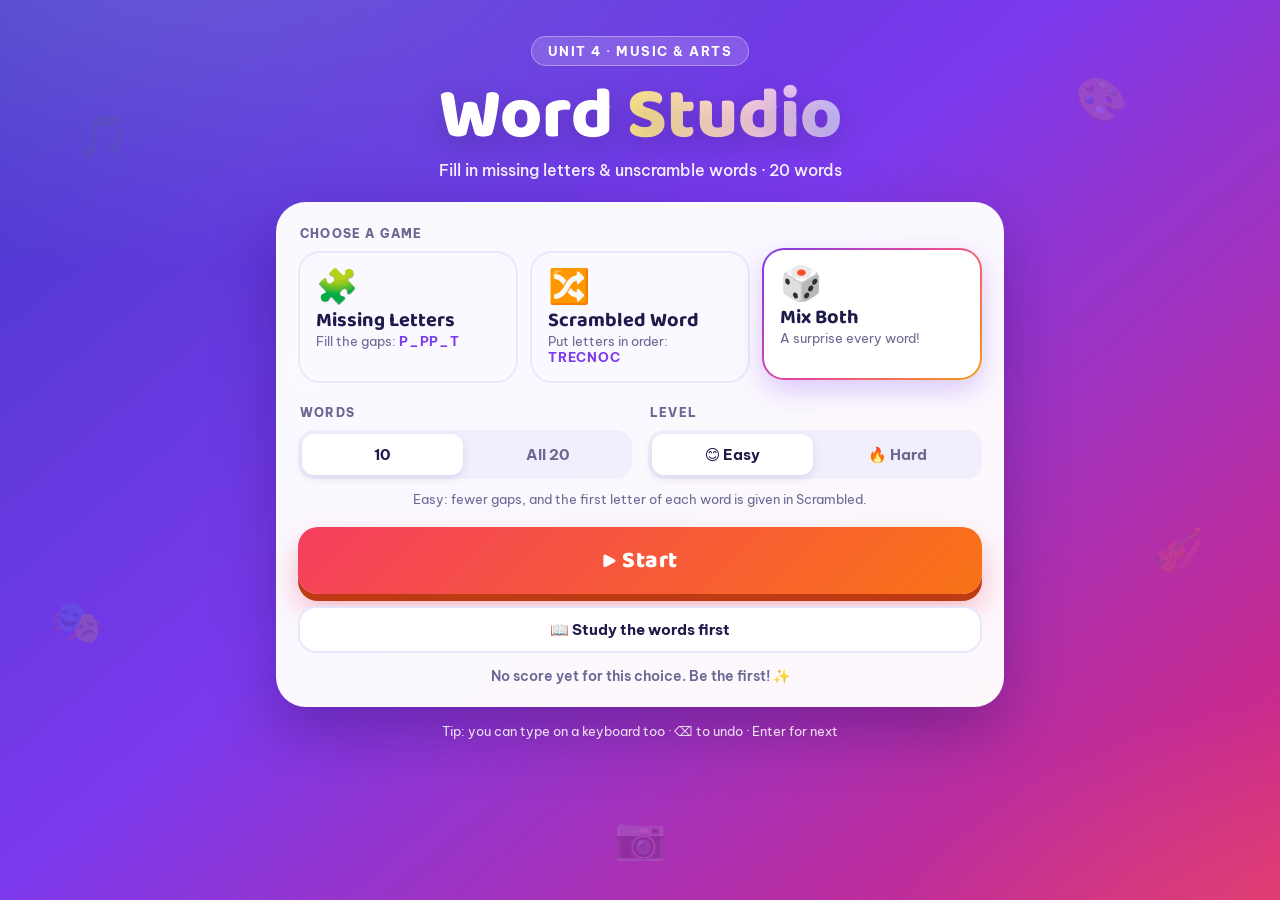
==== index.html @ a6714528 "Word Studio: Unit 4 Music & Arts vocabulary game Co-Authored-By: Claude Opus 5.5 <noreply@anthropic." ====
<!DOCTYPE html>
<html lang="en">
<head>
<meta charset="UTF-8">
<meta name="viewport" content="width=device-width, initial-scale=1, viewport-fit=cover">
<title>Word Studio · Unit 4 Music &amp; Arts</title>
<meta name="description" content="Practise Unit 4 Music & Arts vocabulary with Missing Letters and Scrambled Words.">
<meta name="theme-color" content="#6d28d9">
<link rel="icon" href="data:image/svg+xml,<svg xmlns='http://www.w3.org/2000/svg' viewBox='0 0 100 100'><text y='.9em' font-size='90'>🎨</text></svg>">
<link rel="preconnect" href="https://fonts.googleapis.com">
<link rel="preconnect" href="https://fonts.gstatic.com" crossorigin>
<link href="https://fonts.googleapis.com/css2?family=Baloo+2:wght@600;700;800&family=Be+Vietnam+Pro:wght@400;500;600;700;800&display=swap" rel="stylesheet">
<link rel="stylesheet" href="style.css">
</head>
<body>
<div class="floaty" aria-hidden="true">
  <span style="left:6%;top:12%;animation-delay:0s">🎵</span>
  <span style="left:84%;top:8%;animation-delay:-3s">🎨</span>
  <span style="left:90%;top:58%;animation-delay:-6s">🎻</span>
  <span style="left:4%;top:66%;animation-delay:-2s">🎭</span>
  <span style="left:48%;top:90%;animation-delay:-8s">📷</span>
  <span style="left:70%;top:32%;animation-delay:-5s">🎶</span>
  <span style="left:22%;top:38%;animation-delay:-9s">🖼️</span>
</div>

<!-- HOME -->
<section id="home" class="screen active">
  <header class="hero">
    <div class="badge">UNIT 4 · MUSIC &amp; ARTS</div>
    <h1>Word <span>Studio</span></h1>
    <p class="sub">Fill in missing letters &amp; unscramble words · 20 words</p>
  </header>

  <div class="panel">
    <div class="label">Choose a game</div>
    <div class="modes">
      <button class="mode" data-mode="missing">
        <div class="emo">🧩</div>
        <div><h3>Missing Letters</h3><p>Fill the gaps: <b>P_PP_T</b></p></div>
      </button>
      <button class="mode" data-mode="scramble">
        <div class="emo">🔀</div>
        <div><h3>Scrambled Word</h3><p>Put letters in order: <b>TRECNOC</b></p></div>
      </button>
      <button class="mode" data-mode="mix">
        <div class="emo">🎲</div>
        <div><h3>Mix Both</h3><p>A surprise every word!</p></div>
      </button>
    </div>

    <div class="row2">
      <div>
        <div class="label">Words</div>
        <div class="seg" data-key="count">
          <button data-val="10">10</button>
          <button data-val="20">All 20</button>
        </div>
      </div>
      <div>
        <div class="label">Level</div>
        <div class="seg" data-key="level">
          <button data-val="easy">😊 Easy</button>
          <button data-val="hard">🔥 Hard</button>
        </div>
      </div>
    </div>
    <p class="level-note" id="levelNote"></p>

    <button class="btn-primary" id="startBtn">▶ Start</button>
    <button class="btn-ghost" id="studyBtn">📖 Study the words first</button>
    <p class="best" id="bestLine"></p>
  </div>
  <p class="foot">Tip: you can type on a keyboard too · ⌫ to undo · Enter for next</p>
</section>

<!-- STUDY -->
<section id="study" class="screen">
  <div class="topbar">
    <button class="icon-btn" data-go="home" aria-label="Back">←</button>
    <h2>Study the words</h2>
    <span class="hint-txt">Tap a card to listen 🔊</span>
  </div>
  <div class="study-grid" id="studyGrid"></div>
  <button class="btn-primary sticky" id="studyStart">I'm ready, let's play ▶</button>
</section>

<!-- PLAY -->
<section id="play" class="screen">
  <div class="hud">
    <button class="icon-btn" id="quitBtn" aria-label="Quit">✕</button>
    <div class="progress">
      <div class="bar"><div class="fill" id="pFill"></div></div>
      <div class="count" id="pCount">Word 1 / 10</div>
    </div>
    <div class="pill streak" id="pStreak" hidden>🔥 0</div>
    <div class="pill" id="pScore">⭐ 0</div>
    <button class="icon-btn" id="muteBtn" aria-label="Sound">🔊</button>
  </div>

  <div class="card" id="card">
    <div class="pic">
      <span class="tag" id="pMode">🧩 Missing letters</span>
      <button class="listen" id="listenBtn" aria-label="Listen">🔊</button>
      <img id="pImg" alt="">
    </div>
    <div class="body">
      <div class="clue"><span class="type" id="pType">n.</span><span class="vi" id="pVi"></span></div>
      <div class="slots" id="slots"></div>

      <div id="bankWrap">
        <div class="bank" id="bank"></div>
        <div class="toast" id="toast"></div>
        <div class="actions">
          <button class="chip-btn" id="hintBtn">💡 Hint <small>(−2)</small></button>
          <button class="chip-btn" id="undoBtn">⌫ Undo</button>
          <button class="chip-btn" id="clearBtn">↺ Clear</button>
          <button class="chip-btn muted" id="skipBtn">🏳️ Show answer</button>
        </div>
      </div>

      <div class="feedback" id="feedback">
        <div class="fb-title" id="fbTitle"></div>
        <div class="fb-word" id="fbWord"></div>
        <div class="fb-ipa" id="fbIpa"></div>
        <div class="fb-pts" id="fbPts"></div>
        <button class="btn-next" id="nextBtn">Next ➜</button>
      </div>
    </div>
  </div>
</section>

<!-- RESULT -->
<section id="result" class="screen">
  <div class="panel result">
    <div class="stars" id="rStars"></div>
    <h2 id="rTitle">Great job!</h2>
    <div class="big-score" id="rScore">0</div>
    <div class="new-best" id="rBest" hidden>🏆 New best score!</div>
    <div class="stats">
      <div class="stat"><b id="rCorrect">0</b><span>Correct</span></div>
      <div class="stat"><b id="rFirst">0</b><span>First try</span></div>
      <div class="stat"><b id="rStreak">0</b><span>Best streak 🔥</span></div>
    </div>
    <div class="rbtns">
      <button class="btn-primary" id="againBtn">↻ Play again</button>
      <button class="btn-ghost" id="practiceBtn">🎯 Practise tricky words</button>
      <button class="btn-ghost" data-go="home">🏠 Home</button>
    </div>
    <div class="label left">Your words</div>
    <div class="review" id="rList"></div>
  </div>
</section>

<canvas id="confetti" aria-hidden="true"></canvas>
<script src="words.js"></script>
<script src="game.js"></script>
</body>
</html>
---- style.css ----
:root{
  --ink:#1e1b4b; --muted:#6b6894; --violet:#7c3aed; --pink:#ec4899;
  --slot:48px; --tile:50px;
  --shadow:0 24px 60px rgba(40,10,90,.35);
}
*{box-sizing:border-box;margin:0;padding:0}
html{-webkit-text-size-adjust:100%}
body{
  font-family:'Be Vietnam Pro',system-ui,-apple-system,sans-serif;color:var(--ink);
  min-height:100vh;min-height:100dvh;overflow-x:hidden;
  background:
    radial-gradient(1200px 600px at 10% -10%,rgba(255,255,255,.18),transparent 60%),
    radial-gradient(900px 500px at 110% 110%,rgba(255,190,90,.25),transparent 60%),
    linear-gradient(140deg,#4338ca 0%,#7c3aed 45%,#db2777 100%);
  background-attachment:fixed;
}
button{font-family:inherit;-webkit-tap-highlight-color:transparent}
.floaty span{position:fixed;font-size:42px;opacity:.16;animation:float 14s ease-in-out infinite;z-index:0;pointer-events:none}
@keyframes float{0%,100%{transform:translateY(0) rotate(0)}50%{transform:translateY(-28px) rotate(10deg)}}

.screen{display:none;position:relative;z-index:1;max-width:760px;margin:0 auto;padding:22px 16px 48px}
.screen.active{display:block;animation:fadeUp .4s ease both}
@keyframes fadeUp{from{opacity:0;transform:translateY(14px)}to{opacity:1;transform:none}}

/* ---------- HOME ---------- */
.hero{text-align:center;color:#fff;padding:14px 0 22px}
.badge{display:inline-block;background:rgba(255,255,255,.16);border:1px solid rgba(255,255,255,.35);backdrop-filter:blur(8px);
  padding:6px 16px;border-radius:999px;font-weight:700;font-size:12.5px;letter-spacing:.12em}
h1{font-family:'Baloo 2',cursive;font-weight:800;font-size:clamp(46px,11vw,72px);line-height:1;margin-top:14px;text-shadow:0 8px 30px rgba(0,0,0,.18)}
h1 span{background:linear-gradient(90deg,#fde68a,#fbcfe8 60%,#c4b5fd);-webkit-background-clip:text;background-clip:text;color:transparent}
.sub{opacity:.92;margin-top:8px;font-weight:500}
.panel{background:rgba(255,255,255,.97);border-radius:30px;padding:22px;box-shadow:var(--shadow)}
.label{font-size:12px;font-weight:800;color:var(--muted);text-transform:uppercase;letter-spacing:.1em;margin:2px 2px 10px}
.label.left{margin-top:26px}
.modes{display:grid;grid-template-columns:repeat(3,1fr);gap:12px}
.mode{display:flex;flex-direction:column;gap:6px;text-align:left;border:2px solid #ebe8fb;background:#faf9ff;border-radius:22px;padding:16px;cursor:pointer;color:var(--ink);transition:transform .15s,box-shadow .15s,border-color .15s}
.mode:hover{transform:translateY(-2px)}
.mode .emo{font-size:34px;line-height:1}
.mode h3{font-family:'Baloo 2';font-size:20px;line-height:1.1}
.mode p{font-size:13px;color:var(--muted);margin-top:2px}
.mode p b{color:var(--violet);letter-spacing:.06em}
.mode.sel{border-color:transparent;background:linear-gradient(#fff,#fff) padding-box,linear-gradient(135deg,#7c3aed,#ec4899,#f59e0b) border-box;box-shadow:0 10px 26px rgba(124,58,237,.25);transform:translateY(-3px)}
.row2{display:grid;grid-template-columns:1fr 1fr;gap:16px;margin-top:20px}
.seg{display:flex;background:#f1effc;border-radius:16px;padding:4px;gap:4px}
.seg button{flex:1;border:0;background:transparent;padding:11px 6px;border-radius:12px;font-weight:700;font-size:15px;color:var(--muted);cursor:pointer;transition:all .15s}
.seg button.sel{background:#fff;color:var(--ink);box-shadow:0 3px 10px rgba(60,20,120,.12)}
.level-note{font-size:13px;color:var(--muted);text-align:center;margin-top:12px;min-height:18px}
.btn-primary{display:block;width:100%;margin-top:18px;border:0;border-radius:20px;padding:15px 18px;cursor:pointer;
  font-family:'Baloo 2';font-size:23px;font-weight:800;color:#fff;letter-spacing:.02em;
  background:linear-gradient(135deg,#f43f5e,#f97316);box-shadow:0 7px 0 #be3a12,0 16px 30px rgba(244,63,94,.35);transition:transform .08s,box-shadow .08s}
.btn-primary:active{transform:translateY(5px);box-shadow:0 2px 0 #be3a12,0 8px 18px rgba(244,63,94,.3)}
.btn-ghost{display:block;width:100%;margin-top:12px;border:2px solid #e9e5fb;background:#fff;color:var(--ink);border-radius:18px;padding:12px;font-weight:700;font-size:15px;cursor:pointer;transition:background .15s}
.btn-ghost:hover{background:#f7f5ff}
.best{text-align:center;color:var(--muted);font-size:14px;margin-top:14px;font-weight:600}
.foot{text-align:center;color:rgba(255,255,255,.85);font-size:13px;margin-top:16px}

/* ---------- STUDY ---------- */
.topbar{display:flex;align-items:center;gap:12px;color:#fff;margin-bottom:16px;flex-wrap:wrap}
.topbar h2{font-family:'Baloo 2';font-size:28px;font-weight:800}
.hint-txt{margin-left:auto;font-size:13px;opacity:.9}
.study-grid{display:grid;grid-template-columns:repeat(auto-fill,minmax(165px,1fr));gap:12px}
.scard{background:#fff;border-radius:22px;overflow:hidden;cursor:pointer;box-shadow:0 10px 26px rgba(40,10,90,.22);transition:transform .15s;border:0;text-align:left;color:var(--ink)}
.scard:hover{transform:translateY(-3px)}
.scard .im{height:124px;background:linear-gradient(135deg,#fdf2f8,#eef2ff);display:flex;align-items:center;justify-content:center;padding:8px}
.scard img{max-width:100%;max-height:100%;object-fit:contain;border-radius:10px}
.scard .tx{padding:10px 12px 13px}
.scard .w{font-family:'Baloo 2';font-weight:800;font-size:19px;line-height:1.15}
.scard .w i{font-style:normal;font-size:12px;font-weight:700;color:var(--violet);margin-left:4px}
.scard .ipa{color:var(--muted);font-size:13px}
.scard .m{font-size:13.5px;font-weight:600;margin-top:3px}
.sticky{position:sticky;bottom:14px;margin-top:20px}

/* ---------- PLAY ---------- */
.hud{display:flex;align-items:center;gap:10px;color:#fff;margin-bottom:14px}
.icon-btn{flex:none;width:44px;height:44px;border-radius:15px;border:1px solid rgba(255,255,255,.3);background:rgba(255,255,255,.16);backdrop-filter:blur(8px);color:#fff;font-size:18px;cursor:pointer}
.icon-btn:hover{background:rgba(255,255,255,.26)}
.progress{flex:1;min-width:0}
.bar{height:12px;background:rgba(255,255,255,.22);border-radius:99px;overflow:hidden}
.fill{height:100%;width:0;background:linear-gradient(90deg,#fde047,#fb923c);border-radius:99px;transition:width .45s ease}
.count{font-size:12px;font-weight:700;opacity:.92;margin-top:5px}
.pill{flex:none;background:rgba(255,255,255,.18);border:1px solid rgba(255,255,255,.3);padding:7px 12px;border-radius:15px;font-family:'Baloo 2';font-weight:800;font-size:18px;white-space:nowrap}
.pill.bump{animation:pop .35s}
.streak{background:linear-gradient(135deg,#f97316,#ef4444);border:0}

.card{background:#fff;border-radius:30px;box-shadow:var(--shadow);overflow:hidden}
.card.shake{animation:shake .4s}
.pic{position:relative;height:clamp(190px,36vh,310px);display:flex;align-items:center;justify-content:center;padding:16px;
  background:radial-gradient(circle at 25% 15%,#fdf2f8,transparent 55%),radial-gradient(circle at 85% 90%,#e0f2fe,transparent 50%),#f5f3ff}
.pic img{max-width:100%;max-height:100%;object-fit:contain;border-radius:18px;box-shadow:0 10px 24px rgba(60,20,120,.15);background:#fff;animation:fadeUp .35s both}
.tag{position:absolute;top:12px;left:12px;z-index:2;background:#fff;padding:6px 12px;border-radius:999px;font-weight:700;font-size:13px;box-shadow:0 4px 12px rgba(60,20,120,.12)}
.listen{position:absolute;top:10px;right:10px;z-index:2;width:46px;height:46px;border-radius:50%;border:0;background:#fff;font-size:20px;cursor:pointer;box-shadow:0 4px 12px rgba(60,20,120,.15);transition:transform .1s}
.listen:active{transform:scale(.92)}
.body{padding:16px 16px 20px}
.clue{display:flex;align-items:center;justify-content:center;gap:8px;flex-wrap:wrap;text-align:center}
.type{background:#ede9fe;color:#6d28d9;font-weight:800;padding:3px 10px;border-radius:9px;font-size:13px}
.vi{font-weight:700;font-size:clamp(16px,4.3vw,20px)}

.slots{display:flex;flex-wrap:wrap;justify-content:center;gap:12px 24px;margin:18px 0 4px}
.word{display:flex;gap:var(--gap,6px)}
.slot{width:var(--slot);height:calc(var(--slot) * 1.18);border-radius:calc(var(--slot) * .26);border:2.5px solid transparent;padding:0;flex:none;
  display:flex;align-items:center;justify-content:center;font-family:'Baloo 2';font-weight:800;font-size:calc(var(--slot) * .6);line-height:1;color:var(--ink);background:#fff}
.slot.given{background:#f1f5f9;color:#475569}
.slot.empty{border:2.5px dashed #c4b5fd}
.slot.next{border-style:solid;border-color:var(--violet);box-shadow:0 0 0 4px rgba(124,58,237,.16);animation:pulse 1.3s ease-in-out infinite}
.slot.filled{border-color:#a78bfa;background:linear-gradient(#fff,#faf5ff);color:#5b21b6;cursor:pointer;box-shadow:0 3px 0 #ddd6fe}
.slot.hinted{border-color:#f59e0b;background:#fef3c7;color:#92400e}
.slot.wrong{border-color:#f43f5e;background:#ffe4e6;color:#be123c;animation:shake .4s}
.slot.right{border-color:#22c55e;background:#dcfce7;color:#15803d;animation:hop .5s both;animation-delay:var(--d,0s)}
.slot.revealed{border-color:#fb923c;background:#fff7ed;color:#c2410c}
.slot.pop{animation:pop .22s}
.slot:disabled{cursor:default}

.bank{display:flex;flex-wrap:wrap;justify-content:center;gap:9px;background:#f5f3ff;border-radius:22px;padding:14px;margin-top:16px}
.tile{width:var(--tile);height:var(--tile);border-radius:15px;border:0;background:#fff;cursor:pointer;
  font-family:'Baloo 2';font-weight:800;font-size:calc(var(--tile) * .56);line-height:1;color:var(--ink);
  box-shadow:0 5px 0 #c4b5fd,0 8px 16px rgba(91,33,182,.12);transition:transform .08s,box-shadow .08s}
.tile:hover{transform:translateY(-2px)}
.tile:active{transform:translateY(4px);box-shadow:0 1px 0 #c4b5fd}
.tile.used{background:transparent;box-shadow:inset 0 0 0 2px #e4defb;color:transparent;pointer-events:none}
.toast{min-height:22px;text-align:center;color:#be123c;font-weight:600;font-size:14px;margin-top:10px}
.actions{display:flex;gap:8px;justify-content:center;flex-wrap:wrap;margin-top:6px}
.chip-btn{border:0;background:#f1f5f9;color:var(--ink);padding:10px 14px;border-radius:14px;font-weight:700;font-size:14px;cursor:pointer;transition:background .15s}
.chip-btn:hover{background:#e2e8f0}
.chip-btn small{color:var(--muted);font-weight:600}
.chip-btn.muted{color:var(--muted)}
#hintBtn{background:#fef3c7;color:#92400e}
#hintBtn:hover{background:#fde68a}

.feedback{display:none;text-align:center;padding-top:8px}
.feedback.show{display:block;animation:fadeUp .35s both}
.fb-title{font-family:'Baloo 2';font-size:30px;font-weight:800;line-height:1.1}
.fb-title.good{color:#16a34a}.fb-title.miss{color:#ea580c}
.fb-word{font-family:'Baloo 2';font-size:24px;font-weight:700;margin-top:4px}
.fb-ipa{color:var(--muted);font-size:16px}
.fb-pts{display:inline-block;margin-top:10px;background:#fef9c3;color:#a16207;font-weight:800;padding:6px 16px;border-radius:999px;font-size:15px}
.fb-pts:empty{display:none}
.btn-next{display:block;margin:16px auto 0;border:0;border-radius:18px;padding:13px 38px;cursor:pointer;font-family:'Baloo 2';font-size:22px;font-weight:800;color:#fff;
  background:linear-gradient(135deg,#7c3aed,#ec4899);box-shadow:0 6px 0 #5b21b6,0 14px 26px rgba(124,58,237,.35);transition:transform .08s,box-shadow .08s}
.btn-next:active{transform:translateY(4px);box-shadow:0 2px 0 #5b21b6}

/* ---------- RESULT ---------- */
.result{text-align:center}
.stars{font-size:52px;letter-spacing:8px;margin-top:4px}
.stars .off{filter:grayscale(1);opacity:.25}
.stars span{display:inline-block;animation:popin .5s both}
.result h2{font-family:'Baloo 2';font-size:32px;font-weight:800;margin-top:4px}
.big-score{font-family:'Baloo 2';font-size:72px;font-weight:800;line-height:1;background:linear-gradient(135deg,#7c3aed,#ec4899,#f97316);-webkit-background-clip:text;background-clip:text;color:transparent}
.big-score::after{content:" pts";font-size:22px;color:var(--muted);-webkit-text-fill-color:var(--muted)}
.new-best{display:inline-block;margin-top:10px;background:#fef3c7;color:#92400e;font-weight:800;padding:6px 14px;border-radius:999px;animation:pop .5s}
.stats{display:grid;grid-template-columns:repeat(3,1fr);gap:10px;margin:18px 0 4px}
.stat{background:#f5f3ff;border-radius:18px;padding:12px 6px}
.stat b{display:block;font-family:'Baloo 2';font-size:28px;line-height:1.1}
.stat span{font-size:12px;color:var(--muted);font-weight:700}
.rbtns .btn-primary{margin-top:16px}
.review{display:grid;gap:6px;text-align:left}
.rv{display:flex;align-items:center;gap:12px;padding:8px 10px;border-radius:16px;background:#fafaff}
.rv img{width:52px;height:52px;object-fit:contain;border-radius:10px;background:#fff;flex:none}
.rv .w{font-weight:800}
.rv .m{font-size:13px;color:var(--muted)}
.rv .st{margin-left:auto;font-size:13px;font-weight:800;padding:4px 10px;border-radius:999px;white-space:nowrap}
.st.ok{background:#dcfce7;color:#15803d}.st.so{background:#fef3c7;color:#92400e}.st.no{background:#ffe4e6;color:#be123c}

#confetti{position:fixed;inset:0;width:100%;height:100%;pointer-events:none;z-index:50}

@keyframes shake{0%,100%{transform:translateX(0)}20%{transform:translateX(-7px)}40%{transform:translateX(7px)}60%{transform:translateX(-5px)}80%{transform:translateX(5px)}}
@keyframes pop{0%{transform:scale(.7)}60%{transform:scale(1.12)}100%{transform:scale(1)}}
@keyframes popin{0%{transform:scale(0) rotate(-30deg)}70%{transform:scale(1.25)}100%{transform:scale(1)}}
@keyframes hop{0%{transform:translateY(0)}40%{transform:translateY(-12px)}100%{transform:translateY(0)}}
@keyframes pulse{0%,100%{box-shadow:0 0 0 3px rgba(124,58,237,.12)}50%{box-shadow:0 0 0 7px rgba(124,58,237,.2)}}

@media (max-width:600px){
  .screen{padding:14px 12px 36px}
  .modes{grid-template-columns:1fr}
  .mode{flex-direction:row;align-items:center;gap:14px;padding:13px 16px}
  .panel{padding:18px;border-radius:26px}
  .hud{gap:7px}
  .icon-btn{width:40px;height:40px;border-radius:13px}
  .pill{font-size:16px;padding:6px 9px}
  .body{padding:14px 12px 18px}
  .chip-btn{padding:9px 11px;font-size:13px}
  .hint-txt{margin-left:0;width:100%}
}
@media (prefers-reduced-motion:reduce){*{animation:none!important;transition:none!important}}
[hidden]{display:none!important}
.bank.shake{animation:shake .3s}
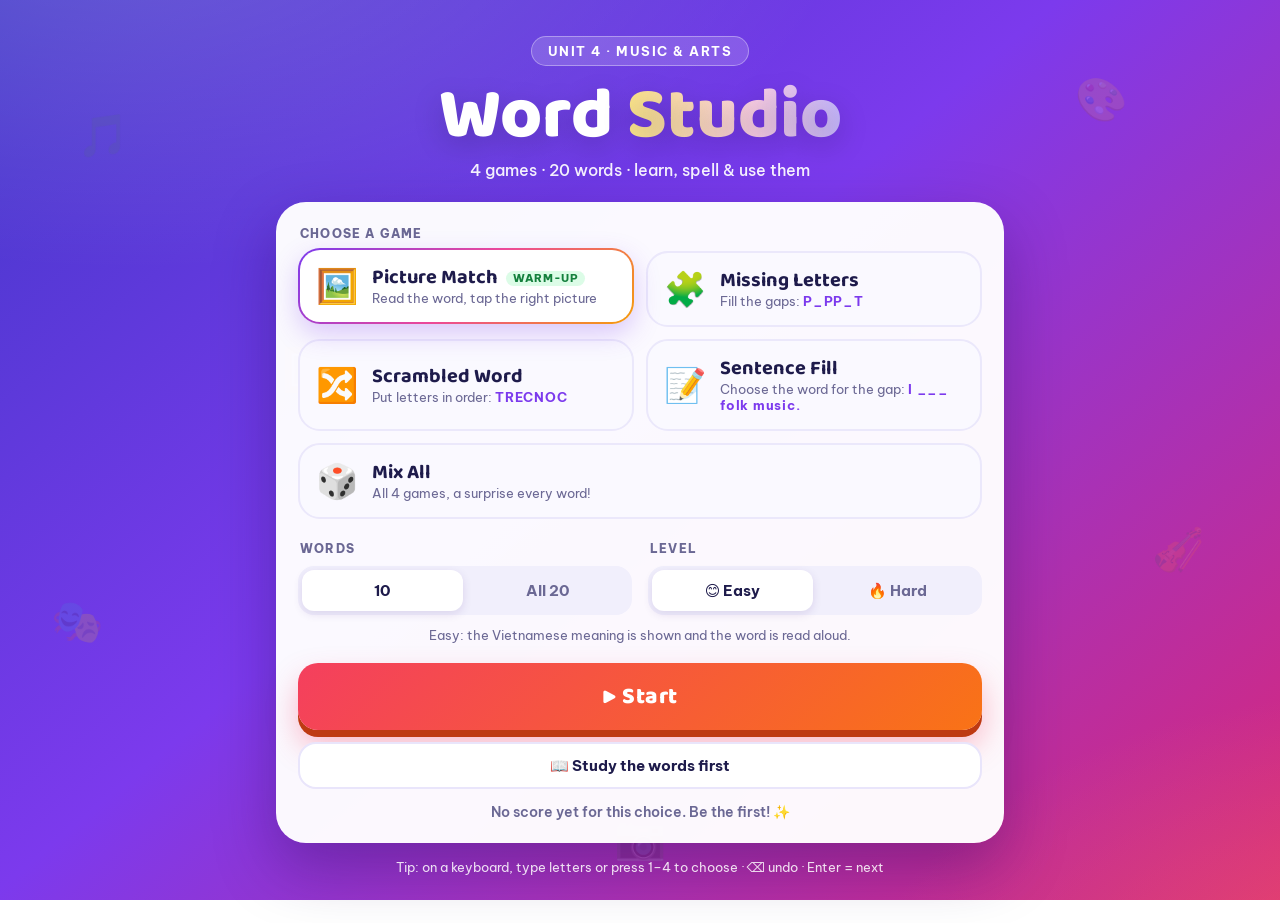
==== commit 18e77389: "Add Picture Match and Sentence Fill modes, Mix All - Picture Match: read the word, pick the right pi" ====
--- a/index.html
+++ b/index.html
@@ -28,12 +28,16 @@
   <header class="hero">
     <div class="badge">UNIT 4 · MUSIC &amp; ARTS</div>
     <h1>Word <span>Studio</span></h1>
-    <p class="sub">Fill in missing letters &amp; unscramble words · 20 words</p>
+    <p class="sub">4 games · 20 words · learn, spell &amp; use them</p>
   </header>
 
   <div class="panel">
     <div class="label">Choose a game</div>
     <div class="modes">
+      <button class="mode" data-mode="picture">
+        <div class="emo">🖼️</div>
+        <div><h3>Picture Match <span class="warm">warm-up</span></h3><p>Read the word, tap the right picture</p></div>
+      </button>
       <button class="mode" data-mode="missing">
         <div class="emo">🧩</div>
         <div><h3>Missing Letters</h3><p>Fill the gaps: <b>P_PP_T</b></p></div>
@@ -42,9 +46,13 @@
         <div class="emo">🔀</div>
         <div><h3>Scrambled Word</h3><p>Put letters in order: <b>TRECNOC</b></p></div>
       </button>
+      <button class="mode" data-mode="sentence">
+        <div class="emo">📝</div>
+        <div><h3>Sentence Fill</h3><p>Choose the word for the gap: <b>I ___ folk music.</b></p></div>
+      </button>
       <button class="mode" data-mode="mix">
         <div class="emo">🎲</div>
-        <div><h3>Mix Both</h3><p>A surprise every word!</p></div>
+        <div><h3>Mix All</h3><p>All 4 games, a surprise every word!</p></div>
       </button>
     </div>
 
@@ -70,7 +78,7 @@
     <button class="btn-ghost" id="studyBtn">📖 Study the words first</button>
     <p class="best" id="bestLine"></p>
   </div>
-  <p class="foot">Tip: you can type on a keyboard too · ⌫ to undo · Enter for next</p>
+  <p class="foot">Tip: on a keyboard, type letters or press 1–4 to choose · ⌫ undo · Enter = next</p>
 </section>
 
 <!-- STUDY -->
@@ -98,22 +106,25 @@
   </div>
 
   <div class="card" id="card">
-    <div class="pic">
+    <div class="pic" id="pic">
       <span class="tag" id="pMode">🧩 Missing letters</span>
       <button class="listen" id="listenBtn" aria-label="Listen">🔊</button>
       <img id="pImg" alt="">
+      <div class="pic-word" id="pWord" hidden></div>
     </div>
     <div class="body">
-      <div class="clue"><span class="type" id="pType">n.</span><span class="vi" id="pVi"></span></div>
+      <div class="clue" id="clue"><span class="type" id="pType">n.</span><span class="vi" id="pVi"></span></div>
+      <div class="sentence" id="pSentence" hidden></div>
       <div class="slots" id="slots"></div>
+      <div class="choices" id="choices" hidden></div>
 
-      <div id="bankWrap">
+      <div id="answerArea">
         <div class="bank" id="bank"></div>
         <div class="toast" id="toast"></div>
         <div class="actions">
           <button class="chip-btn" id="hintBtn">💡 Hint <small>(−2)</small></button>
-          <button class="chip-btn" id="undoBtn">⌫ Undo</button>
-          <button class="chip-btn" id="clearBtn">↺ Clear</button>
+          <button class="chip-btn spell-only" id="undoBtn">⌫ Undo</button>
+          <button class="chip-btn spell-only" id="clearBtn">↺ Clear</button>
           <button class="chip-btn muted" id="skipBtn">🏳️ Show answer</button>
         </div>
       </div>
@@ -122,6 +133,7 @@
         <div class="fb-title" id="fbTitle"></div>
         <div class="fb-word" id="fbWord"></div>
         <div class="fb-ipa" id="fbIpa"></div>
+        <div class="fb-vi" id="fbVi"></div>
         <div class="fb-pts" id="fbPts"></div>
         <button class="btn-next" id="nextBtn">Next ➜</button>
       </div>
--- a/style.css
+++ b/style.css
@@ -32,8 +32,9 @@
 .panel{background:rgba(255,255,255,.97);border-radius:30px;padding:22px;box-shadow:var(--shadow)}
 .label{font-size:12px;font-weight:800;color:var(--muted);text-transform:uppercase;letter-spacing:.1em;margin:2px 2px 10px}
 .label.left{margin-top:26px}
-.modes{display:grid;grid-template-columns:repeat(3,1fr);gap:12px}
-.mode{display:flex;flex-direction:column;gap:6px;text-align:left;border:2px solid #ebe8fb;background:#faf9ff;border-radius:22px;padding:16px;cursor:pointer;color:var(--ink);transition:transform .15s,box-shadow .15s,border-color .15s}
+.modes{display:grid;grid-template-columns:repeat(2,1fr);gap:12px}
+.mode[data-mode=mix]{grid-column:1/-1;flex-direction:row;align-items:center;gap:14px}
+.mode{display:flex;flex-direction:row;align-items:center;gap:14px;text-align:left;border:2px solid #ebe8fb;background:#faf9ff;border-radius:22px;padding:16px;cursor:pointer;color:var(--ink);transition:transform .15s,box-shadow .15s,border-color .15s}
 .mode:hover{transform:translateY(-2px)}
 .mode .emo{font-size:34px;line-height:1}
 .mode h3{font-family:'Baloo 2';font-size:20px;line-height:1.1}
@@ -183,3 +184,50 @@
 @media (prefers-reduced-motion:reduce){*{animation:none!important;transition:none!important}}
 [hidden]{display:none!important}
 .bank.shake{animation:shake .3s}
+
+/* ---------- v2: Picture Match + Sentence Fill ---------- */
+.warm{display:inline-block;vertical-align:middle;margin-left:4px;font-family:'Be Vietnam Pro';font-size:10.5px;font-weight:800;letter-spacing:.06em;text-transform:uppercase;background:#dcfce7;color:#15803d;padding:2px 7px;border-radius:999px}
+.pic-word{text-align:center;padding:24px 10px 10px}
+.pic-word .big{font-family:'Baloo 2';font-weight:800;font-size:clamp(40px,10vw,64px);line-height:1.05;
+  background:linear-gradient(135deg,#7c3aed,#ec4899);-webkit-background-clip:text;background-clip:text;color:transparent}
+.pic-word .sm{color:var(--muted);font-weight:600;margin-top:6px}
+.pic-word .emoji{font-size:64px;line-height:1}
+.card.mode-picture .pic,.card.no-img .pic{height:auto;min-height:0;padding-bottom:4px}
+
+.sentence{text-align:center;font-size:clamp(18px,4.8vw,23px);font-weight:600;line-height:1.6;padding:8px 6px 4px}
+.blank{display:inline-block;min-width:110px;height:1.25em;vertical-align:-.15em;margin:0 4px;border-bottom:3px dashed #a78bfa}
+.blank.filled{min-width:0;height:auto;border:0;padding:0 10px;border-radius:10px;font-weight:800;animation:pop .35s}
+.blank.ok{background:#dcfce7;color:#15803d}
+.blank.rev{background:#ffedd5;color:#c2410c}
+
+.choices{display:grid;grid-template-columns:1fr 1fr;gap:12px;margin-top:16px}
+.choice{position:relative;border:2.5px solid #e4defb;background:#fff;border-radius:20px;cursor:pointer;color:var(--ink);
+  box-shadow:0 5px 0 #ddd6fe,0 10px 20px rgba(91,33,182,.08);transition:transform .1s,box-shadow .1s,opacity .2s}
+.choice:hover{transform:translateY(-2px)}
+.choice:active{transform:translateY(4px);box-shadow:0 1px 0 #ddd6fe}
+.choice .num{position:absolute;top:8px;left:8px;width:24px;height:24px;border-radius:50%;background:#ede9fe;color:#6d28d9;font-size:12px;font-weight:800;display:flex;align-items:center;justify-content:center;z-index:1}
+.choices.pics{grid-template-columns:repeat(4,1fr)}
+.choices.pics .choice{aspect-ratio:1/1;padding:10px;display:flex;flex-direction:column;align-items:center;justify-content:center;overflow:hidden}
+.choices.pics img{max-width:100%;max-height:100%;min-height:0;flex:1;object-fit:contain;border-radius:12px}
+.choices.pics .cap{font-family:'Baloo 2';font-weight:800;font-size:15px;line-height:1.2;margin-top:4px}
+.choices.words .choice{padding:16px 12px 16px 38px;font-family:'Baloo 2';font-weight:800;font-size:clamp(17px,4.4vw,21px);text-align:left;line-height:1.15}
+.choice.wrong{border-color:#f43f5e;background:#fff1f2;box-shadow:0 3px 0 #fecdd3;animation:shake .4s;opacity:.75}
+.choice.right{border-color:#22c55e;background:#f0fdf4;box-shadow:0 3px 0 #bbf7d0;animation:hop .5s}
+.choice.answer{border-color:#fb923c;background:#fff7ed;box-shadow:0 3px 0 #fed7aa}
+.choice.gone{opacity:.15;pointer-events:none}
+.choice.dim{opacity:.45}
+.choice:disabled{cursor:default;transform:none}
+.choice.wrong::after,.choice.right::after,.choice.answer::after{position:absolute;top:6px;right:8px;font-size:20px}
+.choice.wrong::after{content:"✗";color:#e11d48;font-weight:800}
+.choice.right::after{content:"✓";color:#16a34a;font-weight:800}
+.choice.answer::after{content:"👉"}
+.card.kind-choice .spell-only{display:none}
+.fb-vi{font-size:15px;font-weight:600;color:#475569;margin-top:6px;font-style:italic}
+.fb-vi:empty{display:none}
+@media (max-width:600px){
+  .modes{grid-template-columns:1fr}
+  .choices{gap:10px}
+  .choices.pics{grid-template-columns:1fr 1fr}
+  .choices.pics .choice{aspect-ratio:4/3}
+  .choices.pics .choice{padding:8px;border-radius:16px}
+}
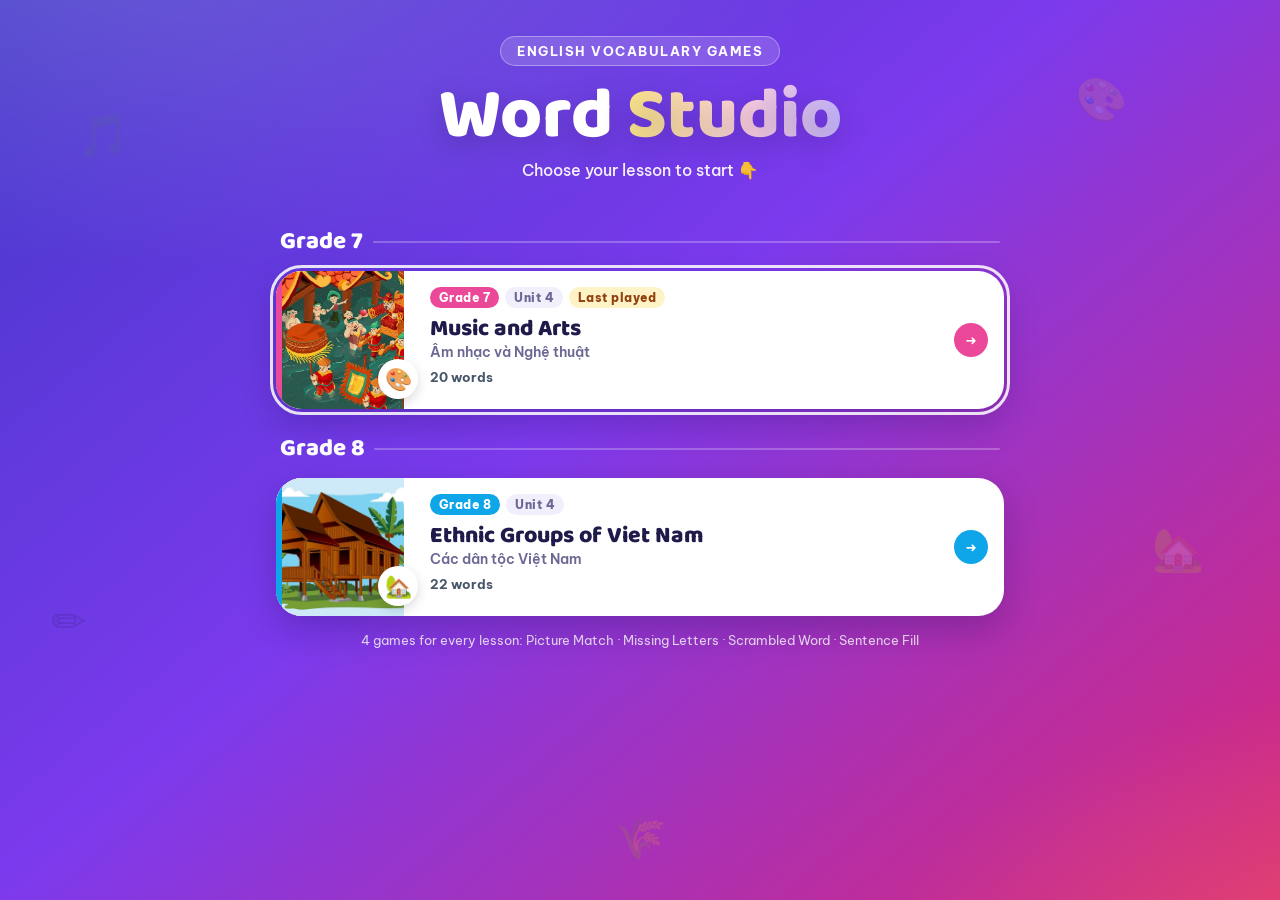
==== commit 26452afc: "Add lesson picker and Grade 8 Unit 4 (Ethnic Groups of Viet Nam) - New start screen: choose a lesson" ====
--- a/index.html
+++ b/index.html
@@ -3,32 +3,44 @@
 <head>
 <meta charset="UTF-8">
 <meta name="viewport" content="width=device-width, initial-scale=1, viewport-fit=cover">
-<title>Word Studio · Unit 4 Music &amp; Arts</title>
-<meta name="description" content="Practise Unit 4 Music & Arts vocabulary with Missing Letters and Scrambled Words.">
+<title>Word Studio · English vocabulary games</title>
+<meta name="description" content="Vocabulary games for Grade 7 and Grade 8 English: Picture Match, Missing Letters, Scrambled Word and Sentence Fill.">
 <meta name="theme-color" content="#6d28d9">
 <link rel="icon" href="data:image/svg+xml,<svg xmlns='http://www.w3.org/2000/svg' viewBox='0 0 100 100'><text y='.9em' font-size='90'>🎨</text></svg>">
 <link rel="preconnect" href="https://fonts.googleapis.com">
 <link rel="preconnect" href="https://fonts.gstatic.com" crossorigin>
 <link href="https://fonts.googleapis.com/css2?family=Baloo+2:wght@600;700;800&family=Be+Vietnam+Pro:wght@400;500;600;700;800&display=swap" rel="stylesheet">
-<link rel="stylesheet" href="style.css">
+<link rel="stylesheet" href="style.css?v=3">
 </head>
 <body>
 <div class="floaty" aria-hidden="true">
   <span style="left:6%;top:12%;animation-delay:0s">🎵</span>
   <span style="left:84%;top:8%;animation-delay:-3s">🎨</span>
-  <span style="left:90%;top:58%;animation-delay:-6s">🎻</span>
-  <span style="left:4%;top:66%;animation-delay:-2s">🎭</span>
-  <span style="left:48%;top:90%;animation-delay:-8s">📷</span>
+  <span style="left:90%;top:58%;animation-delay:-6s">🏡</span>
+  <span style="left:4%;top:66%;animation-delay:-2s">✏️</span>
+  <span style="left:48%;top:90%;animation-delay:-8s">🌾</span>
   <span style="left:70%;top:32%;animation-delay:-5s">🎶</span>
-  <span style="left:22%;top:38%;animation-delay:-9s">🖼️</span>
+  <span style="left:22%;top:38%;animation-delay:-9s">📚</span>
 </div>
 
-<!-- HOME -->
-<section id="home" class="screen active">
+<!-- LESSONS (start screen) -->
+<section id="lessons" class="screen active">
   <header class="hero">
-    <div class="badge">UNIT 4 · MUSIC &amp; ARTS</div>
+    <div class="badge">ENGLISH VOCABULARY GAMES</div>
     <h1>Word <span>Studio</span></h1>
-    <p class="sub">4 games · 20 words · learn, spell &amp; use them</p>
+    <p class="sub">Choose your lesson to start 👇</p>
+  </header>
+  <div id="lessonList"></div>
+  <p class="foot">4 games for every lesson: Picture Match · Missing Letters · Scrambled Word · Sentence Fill</p>
+</section>
+
+<!-- HOME (game menu for the chosen lesson) -->
+<section id="home" class="screen">
+  <header class="hero small">
+    <button class="back-link" data-go="lessons">← All lessons</button>
+    <div class="badge" id="setBadge"></div>
+    <h1 id="setTitle"></h1>
+    <p class="sub" id="setSub"></p>
   </header>
 
   <div class="panel">
@@ -40,15 +52,15 @@
       </button>
       <button class="mode" data-mode="missing">
         <div class="emo">🧩</div>
-        <div><h3>Missing Letters</h3><p>Fill the gaps: <b>P_PP_T</b></p></div>
+        <div><h3>Missing Letters</h3><p>Fill the gaps: <b id="exMissing"></b></p></div>
       </button>
       <button class="mode" data-mode="scramble">
         <div class="emo">🔀</div>
-        <div><h3>Scrambled Word</h3><p>Put letters in order: <b>TRECNOC</b></p></div>
+        <div><h3>Scrambled Word</h3><p>Put letters in order: <b id="exScramble"></b></p></div>
       </button>
       <button class="mode" data-mode="sentence">
         <div class="emo">📝</div>
-        <div><h3>Sentence Fill</h3><p>Choose the word for the gap: <b>I ___ folk music.</b></p></div>
+        <div><h3>Sentence Fill</h3><p>Choose the word for the gap: <b id="exSentence"></b></p></div>
       </button>
       <button class="mode" data-mode="mix">
         <div class="emo">🎲</div>
@@ -61,7 +73,7 @@
         <div class="label">Words</div>
         <div class="seg" data-key="count">
           <button data-val="10">10</button>
-          <button data-val="20">All 20</button>
+          <button data-val="all" id="allBtn">All</button>
         </div>
       </div>
       <div>
@@ -164,7 +176,7 @@
 </section>
 
 <canvas id="confetti" aria-hidden="true"></canvas>
-<script src="words.js"></script>
-<script src="game.js"></script>
+<script src="words.js?v=3"></script>
+<script src="game.js?v=3"></script>
 </body>
 </html>
--- a/style.css
+++ b/style.css
@@ -231,3 +231,35 @@
   .choices.pics .choice{aspect-ratio:4/3}
   .choices.pics .choice{padding:8px;border-radius:16px}
 }
+
+/* ---------- v3: lesson picker ---------- */
+.grade-head{display:flex;align-items:center;gap:10px;color:#fff;font-family:'Baloo 2';font-weight:800;font-size:24px;margin:20px 4px 10px}
+.grade-head::after{content:"";flex:1;height:2px;border-radius:2px;background:rgba(255,255,255,.25)}
+.lesson-grid{display:grid;grid-template-columns:repeat(auto-fit,minmax(320px,1fr));gap:14px}
+.lesson{position:relative;display:flex;align-items:stretch;text-align:left;border:0;padding:0;cursor:pointer;color:var(--ink);
+  background:#fff;border-radius:26px;overflow:hidden;box-shadow:0 14px 34px rgba(40,10,90,.28);transition:transform .15s,box-shadow .15s}
+.lesson::before{content:"";position:absolute;left:0;top:0;bottom:0;width:6px;background:var(--c);z-index:2}
+.lesson:hover{transform:translateY(-4px);box-shadow:0 20px 40px rgba(40,10,90,.35)}
+.lesson.last{outline:3px solid rgba(255,255,255,.85);outline-offset:3px}
+.lesson .cover{position:relative;flex:none;width:128px;min-height:138px;background:#f5f3ff}
+.lesson .cover img{position:absolute;inset:0;width:100%;height:100%;object-fit:cover}
+.lesson .cover-emoji{position:absolute;right:-14px;bottom:10px;width:40px;height:40px;border-radius:50%;background:#fff;display:flex;align-items:center;justify-content:center;font-size:22px;box-shadow:0 4px 12px rgba(0,0,0,.15);z-index:1}
+.lesson .info{flex:1;min-width:0;padding:16px 44px 16px 26px}
+.lesson .chips{display:flex;flex-wrap:wrap;gap:6px}
+.lesson .chip{font-size:11.5px;font-weight:800;letter-spacing:.04em;padding:3px 9px;border-radius:999px;background:#f1effc;color:var(--muted)}
+.lesson .chip.grade{background:var(--c);color:#fff}
+.lesson .chip.last-chip{background:#fef3c7;color:#92400e}
+.lesson h3{font-family:'Baloo 2';font-weight:800;font-size:23px;line-height:1.1;margin-top:8px}
+.lesson .vi{color:var(--muted);font-weight:600;font-size:14px;margin-top:2px}
+.lesson .meta{font-size:13px;font-weight:700;margin-top:8px;color:#475569}
+.lesson .go{position:absolute;right:16px;top:50%;transform:translateY(-50%);width:34px;height:34px;border-radius:50%;background:var(--c);color:#fff;display:flex;align-items:center;justify-content:center;font-weight:800}
+.hero.small{padding-top:4px}
+.hero.small h1{font-size:clamp(32px,7.5vw,50px);margin-top:10px}
+.back-link{display:inline-block;margin-bottom:12px;border:1px solid rgba(255,255,255,.35);background:rgba(255,255,255,.14);color:#fff;font-weight:700;font-size:14px;padding:7px 14px;border-radius:999px;cursor:pointer}
+.back-link:hover{background:rgba(255,255,255,.24)}
+.hero.small .badge{display:table;margin:0 auto}
+@media (max-width:600px){
+  .lesson-grid{grid-template-columns:1fr}
+  .lesson .cover{width:104px;min-height:124px}
+  .lesson h3{font-size:20px}
+}
